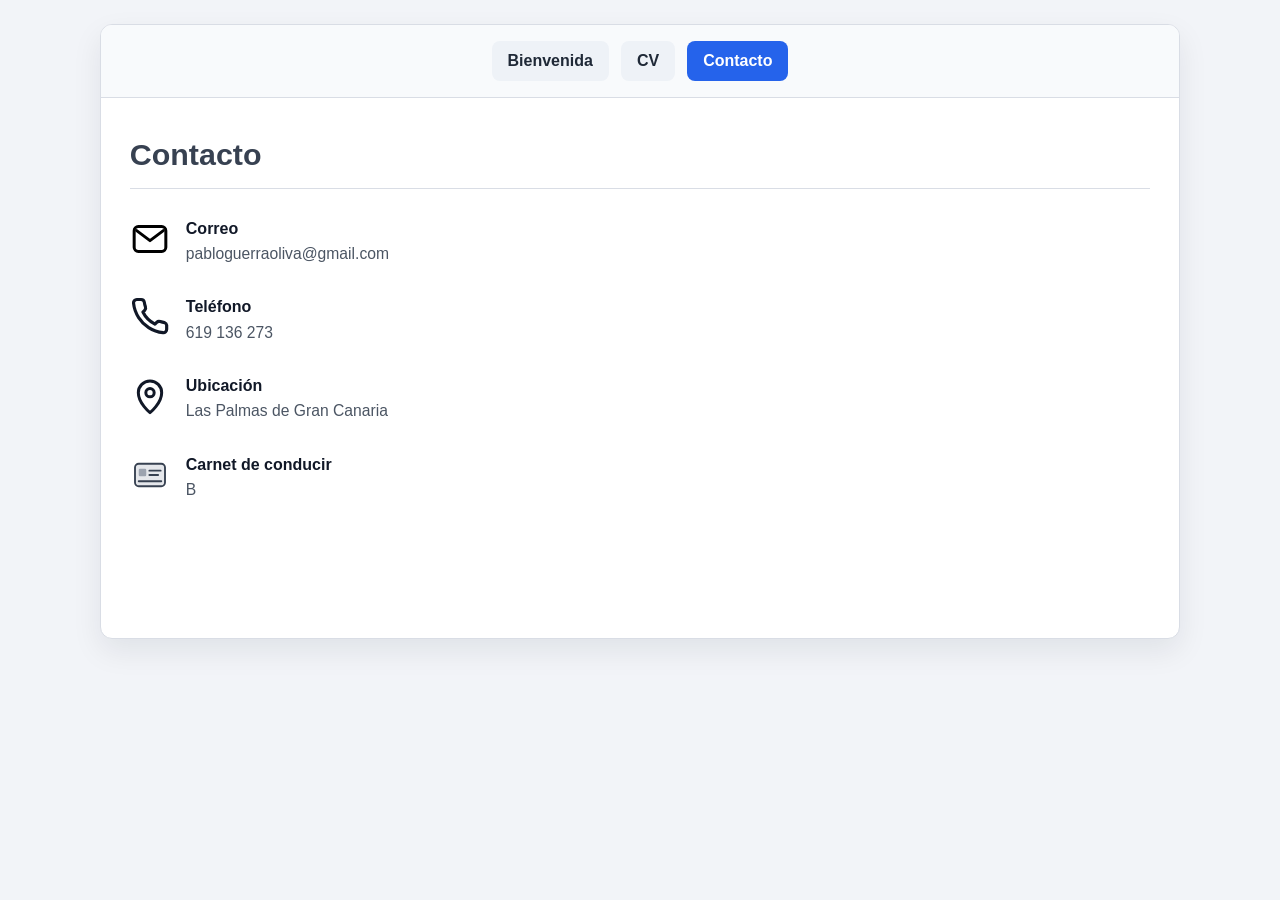
==== contacto.html @ c14d24f7 "Rediseña contacto en formato de lista profesional" ====
<!DOCTYPE html>
<html lang="es">
<head>
  <meta charset="UTF-8" />
  <meta name="viewport" content="width=device-width, initial-scale=1.0" />
  <title>Contacto · Pablo Guerra Oliva</title>
  <link rel="stylesheet" href="style.css" />
</head>
<body>
  <div class="container">
    <nav>
      <div class="nav-links">
        <a class="nav-btn" href="index.html">Bienvenida</a>
        <a class="nav-btn" href="cv.html">CV</a>
        <a class="nav-btn active" href="contacto.html">Contacto</a>
      </div>
    </nav>

    <section class="contact-wrapper">
      <div class="contact-content">
        <h1 class="section-title">Contacto</h1>
        <hr class="section-divider" />
        <div class="contact-list">
          <article class="contact-item">
            <img class="contact-icon" src="assets/icons/mail.svg" alt="Icono de correo" />
            <div class="contact-copy">
              <h3>Correo</h3>
              <p><a class="contact-link" href="mailto:pabloguerraoliva@gmail.com">pabloguerraoliva@gmail.com</a></p>
            </div>
          </article>
          <article class="contact-item">
            <img class="contact-icon" src="assets/icons/phone.svg" alt="Icono de teléfono" />
            <div class="contact-copy">
              <h3>Teléfono</h3>
              <p><a class="contact-link" href="tel:+34619136273">619 136 273</a></p>
            </div>
          </article>
          <article class="contact-item">
            <img class="contact-icon" src="assets/icons/location.svg" alt="Icono de ubicación" />
            <div class="contact-copy">
              <h3>Ubicación</h3>
              <p>Las Palmas de Gran Canaria</p>
            </div>
          </article>
          <article class="contact-item">
            <img class="contact-icon" src="assets/icons/license.svg" alt="Icono de carnet de conducir" />
            <div class="contact-copy">
              <h3>Carnet de conducir</h3>
              <p>B</p>
            </div>
          </article>
        </div>
      </div>
    </section>
  </div>
</body>
</html>
---- style.css ----
:root {
  --bg: #f2f4f8;
  --surface: #ffffff;
  --text: #1f2937;
  --muted: #6b7280;
  --title-dark: #374151;
  --line: #d9dde5;
  --accent: #2563eb;
  --accent-hover: #1d4ed8;
  --max-width: 1080px;
}

* { box-sizing: border-box; }

body {
  margin: 0;
  font-family: "Inter", "Segoe UI", Roboto, Arial, sans-serif;
  background: var(--bg);
  color: var(--text);
  line-height: 1.6;
}

.container {
  width: min(100% - 2rem, var(--max-width));
  margin: 1.5rem auto;
  background: var(--surface);
  border: 1px solid var(--line);
  border-radius: 12px;
  overflow: hidden;
  box-shadow: 0 12px 30px rgba(15, 23, 42, 0.08);
}

.container.welcome-card {
  width: min(100% - 2rem, 760px);
  margin-top: 6vh;
}

.welcome-page {
  min-height: 100vh;
  display: grid;
  place-items: center;
}

.welcome-page .container.welcome-card {
  margin: 0;
}

nav {
  border-bottom: 1px solid var(--line);
  padding: 1rem 1.5rem;
  display: flex;
  justify-content: center;
  align-items: center;
  gap: 1rem;
  background: #f8fafc;
}

.nav-links {
  display: flex;
  gap: 0.75rem;
  flex-wrap: wrap;
}

.nav-btn {
  text-decoration: none;
  color: var(--text);
  background: #eef2f7;
  padding: 0.45rem 1rem;
  border-radius: 8px;
  font-weight: 600;
  transition: all 0.2s ease;
}

.nav-btn:hover,
.nav-btn:focus-visible {
  background: #e2e8f0;
  outline: none;
}

.nav-btn.active {
  background: var(--accent);
  color: #fff;
}

.nav-btn.active:hover,
.nav-btn.active:focus-visible {
  background: var(--accent-hover);
}

section { padding: 2rem 1.8rem; }

.section-title {
  font-size: 1.9rem;
  color: var(--title-dark);
  margin: 0;
  font-weight: 700;
}

.section-divider {
  border: none;
  border-top: 1px solid var(--line);
  margin: 0.6rem 0 1.5rem;
  width: 100%;
}

.welcome-content {
  text-align: center;
  padding: 2.4rem;
}

.welcome-content .section-title {
  font-size: 2.4rem;
}

.cta-btn {
  display: inline-block;
  text-decoration: none;
  background: var(--accent);
  color: #fff;
  font-weight: 700;
  padding: 0.8rem 1.25rem;
  border-radius: 10px;
  margin-top: 0.8rem;
}

.cta-btn:hover,
.cta-btn:focus-visible {
  background: var(--accent-hover);
}

.intro-header {
  display: grid;
  grid-template-columns: 170px 1fr;
  gap: 1.4rem;
  align-items: center;
}

.profile-photo {
  width: 170px;
  height: 230px;
  border-radius: 8px;
  object-fit: cover;
  object-position: center 8%;
  display: block;
  border: 1px solid var(--line);
}

.tag {
  font-size: 0.78rem;
  text-transform: uppercase;
  letter-spacing: 0.08em;
  color: var(--muted);
  font-weight: 700;
  margin: 0 0 0.3rem;
}

.cv-list {
  display: grid;
  gap: 0;
}

.cv-row {
  display: grid;
  grid-template-columns: 120px minmax(0, 1fr) 180px;
  gap: 1rem;
  align-items: start;
  padding: 1rem 0;
  border-bottom: 1px solid var(--line);
}

.cv-row:last-child { border-bottom: none; }

.periodo {
  color: var(--muted);
  font-weight: 600;
  font-size: 0.95rem;
  white-space: nowrap;
}

.main-info strong {
  font-size: 1.08rem;
  color: #111827;
}

.main-info p {
  margin: 0.35rem 0 0;
  color: var(--muted);
}

.empresa {
  text-align: right;
  color: #4b5563;
  font-weight: 600;
  font-size: 0.95rem;
}

.contact-wrapper {
  display: block;
  min-height: 60vh;
}

.contact-content {
  width: 100%;
}

.contact-list {
  display: grid;
  gap: 1.25rem;
  width: 100%;
}

.contact-item {
  padding: 0.35rem 0;
  display: grid;
  grid-template-columns: 40px minmax(0, 1fr);
  align-items: start;
  column-gap: 1rem;
}

.contact-icon {
  width: 40px;
  height: 40px;
  object-fit: contain;
}

.contact-copy {
  display: grid;
  gap: 0.2rem;
}

.contact-item h3,
.contact-item p {
  margin: 0;
}

.contact-item h3 {
  color: #111827;
  font-size: 1rem;
  font-weight: 700;
  line-height: 1.2;
}

.contact-item p {
  color: #4b5563;
  font-size: 0.98rem;
}

.contact-link {
  color: inherit;
  text-decoration: none;
  font: inherit;
}

.contact-link:hover,
.contact-link:focus-visible {
  color: inherit;
  text-decoration: none;
}

@media (max-width: 860px) {
  .cv-row { grid-template-columns: 1fr; gap: 0.55rem; }
  .empresa { text-align: left; }
  .intro-header { grid-template-columns: 1fr; }
  .profile-photo { width: 140px; height: 190px; }
}
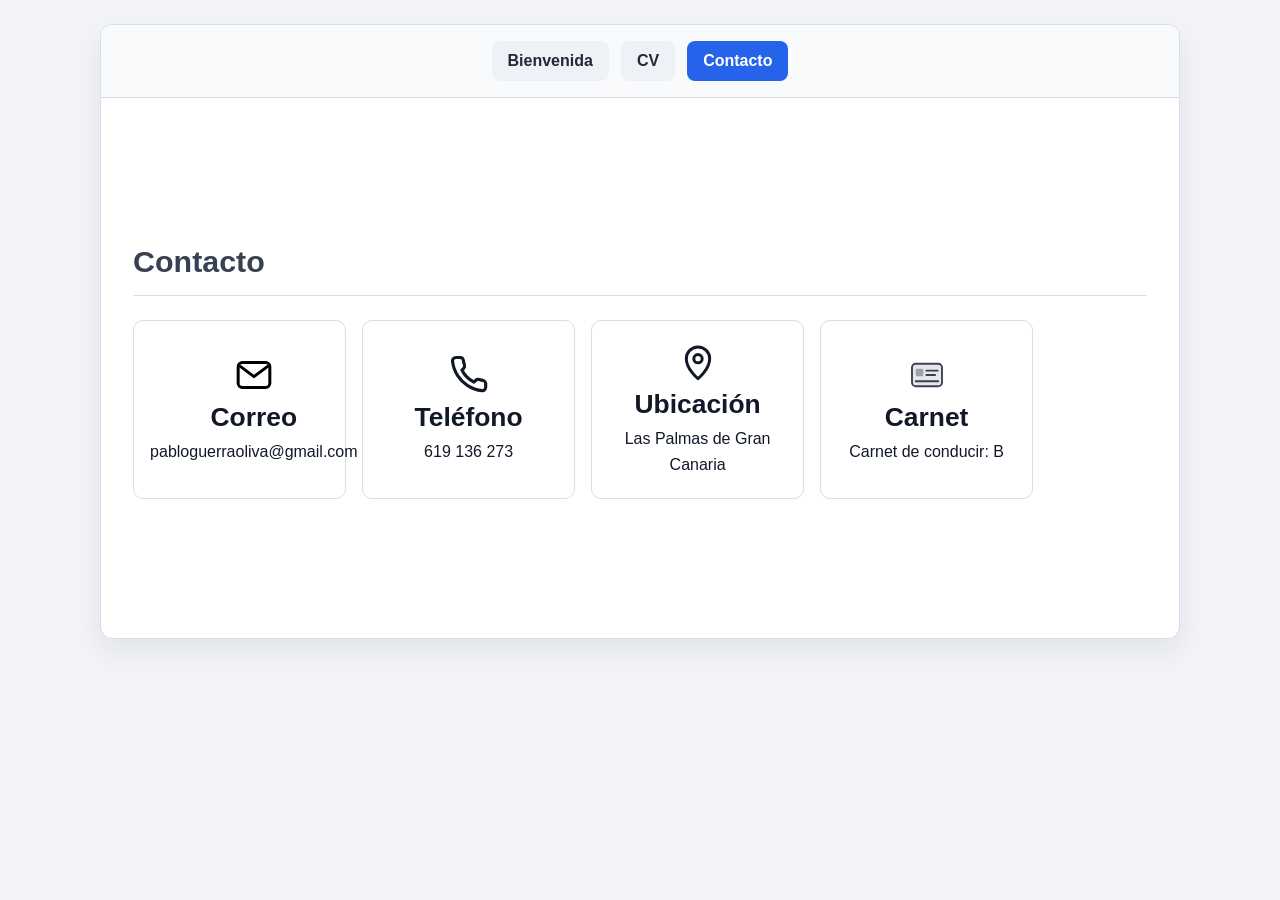
==== commit 5cda617b: "Revert "Rediseñar sección de contacto como lista profesional"" ====
--- a/contacto.html
+++ b/contacto.html
@@ -17,37 +17,29 @@
     </nav>
 
     <section class="contact-wrapper">
-      <div class="contact-content">
+      <div>
         <h1 class="section-title">Contacto</h1>
         <hr class="section-divider" />
-        <div class="contact-list">
+        <div class="contact-grid">
           <article class="contact-item">
             <img class="contact-icon" src="assets/icons/mail.svg" alt="Icono de correo" />
-            <div class="contact-copy">
-              <h3>Correo</h3>
-              <p><a class="contact-link" href="mailto:pabloguerraoliva@gmail.com">pabloguerraoliva@gmail.com</a></p>
-            </div>
+            <h3>Correo</h3>
+            <p><a class="contact-link" href="mailto:pabloguerraoliva@gmail.com">pabloguerraoliva@gmail.com</a></p>
           </article>
           <article class="contact-item">
             <img class="contact-icon" src="assets/icons/phone.svg" alt="Icono de teléfono" />
-            <div class="contact-copy">
-              <h3>Teléfono</h3>
-              <p><a class="contact-link" href="tel:+34619136273">619 136 273</a></p>
-            </div>
+            <h3>Teléfono</h3>
+            <p><a class="contact-link" href="tel:+34619136273">619 136 273</a></p>
           </article>
           <article class="contact-item">
             <img class="contact-icon" src="assets/icons/location.svg" alt="Icono de ubicación" />
-            <div class="contact-copy">
-              <h3>Ubicación</h3>
-              <p>Las Palmas de Gran Canaria</p>
-            </div>
+            <h3>Ubicación</h3>
+            <p>Las Palmas de Gran Canaria</p>
           </article>
           <article class="contact-item">
             <img class="contact-icon" src="assets/icons/license.svg" alt="Icono de carnet de conducir" />
-            <div class="contact-copy">
-              <h3>Carnet de conducir</h3>
-              <p>B</p>
-            </div>
+            <h3>Carnet</h3>
+            <p>Carnet de conducir: B</p>
           </article>
         </div>
       </div>
--- a/style.css
+++ b/style.css
@@ -195,26 +195,29 @@
 }
 
 .contact-wrapper {
-  display: block;
+  display: grid;
+  place-items: center;
   min-height: 60vh;
 }
 
-.contact-content {
-  width: 100%;
-}
-
-.contact-list {
-  display: grid;
-  gap: 1.25rem;
-  width: 100%;
+.contact-grid {
+  display: grid;
+  grid-template-columns: repeat(4, minmax(160px, 1fr));
+  gap: 1rem;
+  width: min(100%, 900px);
 }
 
 .contact-item {
-  padding: 0.35rem 0;
-  display: grid;
-  grid-template-columns: 40px minmax(0, 1fr);
-  align-items: start;
-  column-gap: 1rem;
+  border: 1px solid var(--line);
+  border-radius: 10px;
+  padding: 1.3rem 1rem;
+  background: #fff;
+  text-align: center;
+  display: grid;
+  justify-items: center;
+  align-content: center;
+  gap: 0.55rem;
+  min-height: 155px;
 }
 
 .contact-icon {
@@ -223,11 +226,6 @@
   object-fit: contain;
 }
 
-.contact-copy {
-  display: grid;
-  gap: 0.2rem;
-}
-
 .contact-item h3,
 .contact-item p {
   margin: 0;
@@ -235,14 +233,13 @@
 
 .contact-item h3 {
   color: #111827;
+  font-size: 1.65rem;
+  line-height: 1;
+}
+
+.contact-item p {
+  color: #111827;
   font-size: 1rem;
-  font-weight: 700;
-  line-height: 1.2;
-}
-
-.contact-item p {
-  color: #4b5563;
-  font-size: 0.98rem;
 }
 
 .contact-link {
@@ -262,4 +259,9 @@
   .empresa { text-align: left; }
   .intro-header { grid-template-columns: 1fr; }
   .profile-photo { width: 140px; height: 190px; }
-}
+  .contact-grid { grid-template-columns: repeat(2, minmax(160px, 1fr)); }
+}
+
+@media (max-width: 560px) {
+  .contact-grid { grid-template-columns: 1fr; }
+}
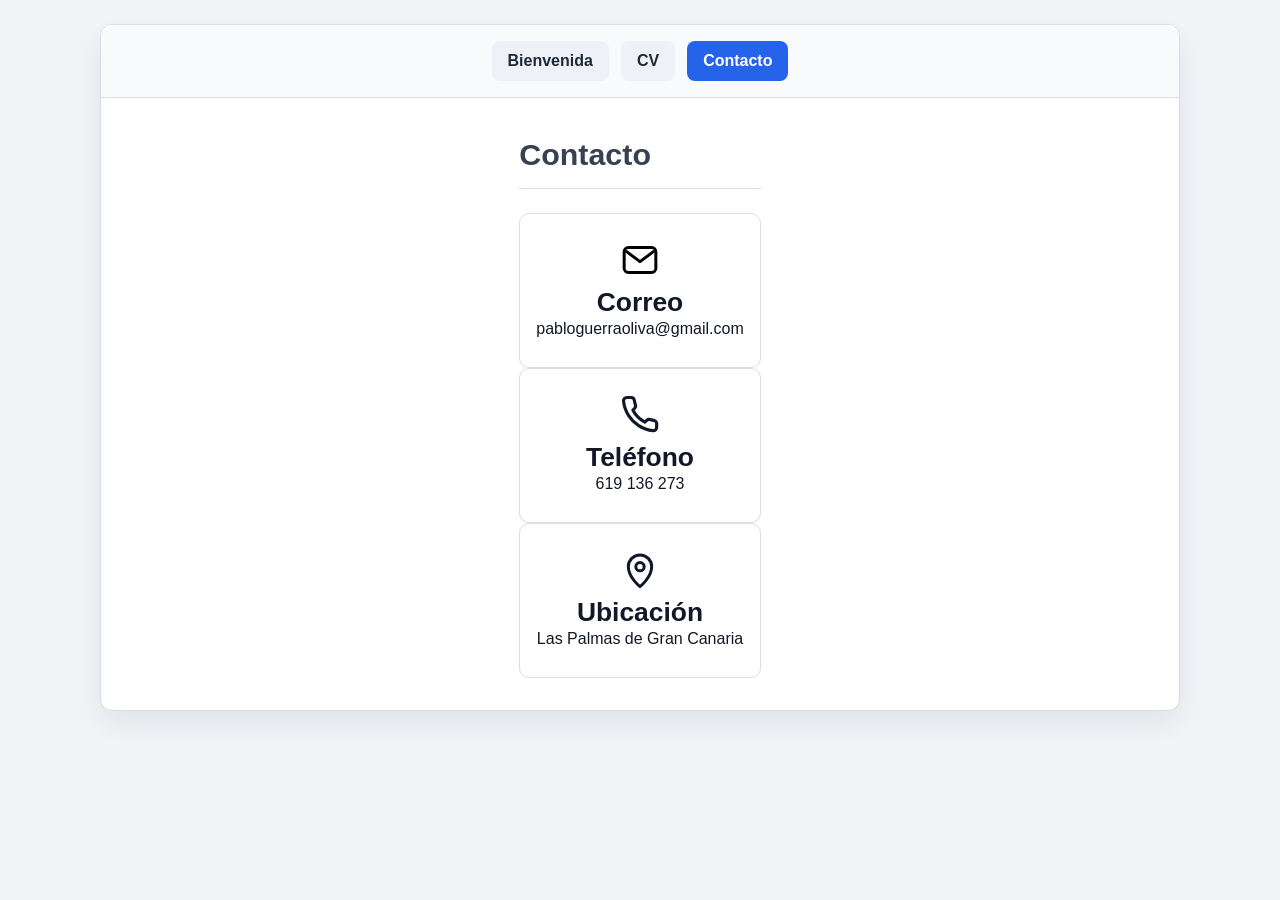
==== commit b7cc91be: "Actualiza contacto y añade carnet en experiencia" ====
--- a/contacto.html
+++ b/contacto.html
@@ -17,29 +17,30 @@
     </nav>
 
     <section class="contact-wrapper">
-      <div>
+      <div class="contact-content">
         <h1 class="section-title">Contacto</h1>
         <hr class="section-divider" />
-        <div class="contact-grid">
+        <div class="contact-list">
           <article class="contact-item">
             <img class="contact-icon" src="assets/icons/mail.svg" alt="Icono de correo" />
-            <h3>Correo</h3>
-            <p><a class="contact-link" href="mailto:pabloguerraoliva@gmail.com">pabloguerraoliva@gmail.com</a></p>
+            <div class="contact-copy">
+              <h3>Correo</h3>
+              <p><a class="contact-link" href="mailto:pabloguerraoliva@gmail.com">pabloguerraoliva@gmail.com</a></p>
+            </div>
           </article>
           <article class="contact-item">
             <img class="contact-icon" src="assets/icons/phone.svg" alt="Icono de teléfono" />
-            <h3>Teléfono</h3>
-            <p><a class="contact-link" href="tel:+34619136273">619 136 273</a></p>
+            <div class="contact-copy">
+              <h3>Teléfono</h3>
+              <p><a class="contact-link" href="tel:+34619136273">619 136 273</a></p>
+            </div>
           </article>
           <article class="contact-item">
             <img class="contact-icon" src="assets/icons/location.svg" alt="Icono de ubicación" />
-            <h3>Ubicación</h3>
-            <p>Las Palmas de Gran Canaria</p>
-          </article>
-          <article class="contact-item">
-            <img class="contact-icon" src="assets/icons/license.svg" alt="Icono de carnet de conducir" />
-            <h3>Carnet</h3>
-            <p>Carnet de conducir: B</p>
+            <div class="contact-copy">
+              <h3>Ubicación</h3>
+              <p>Las Palmas de Gran Canaria</p>
+            </div>
           </article>
         </div>
       </div>
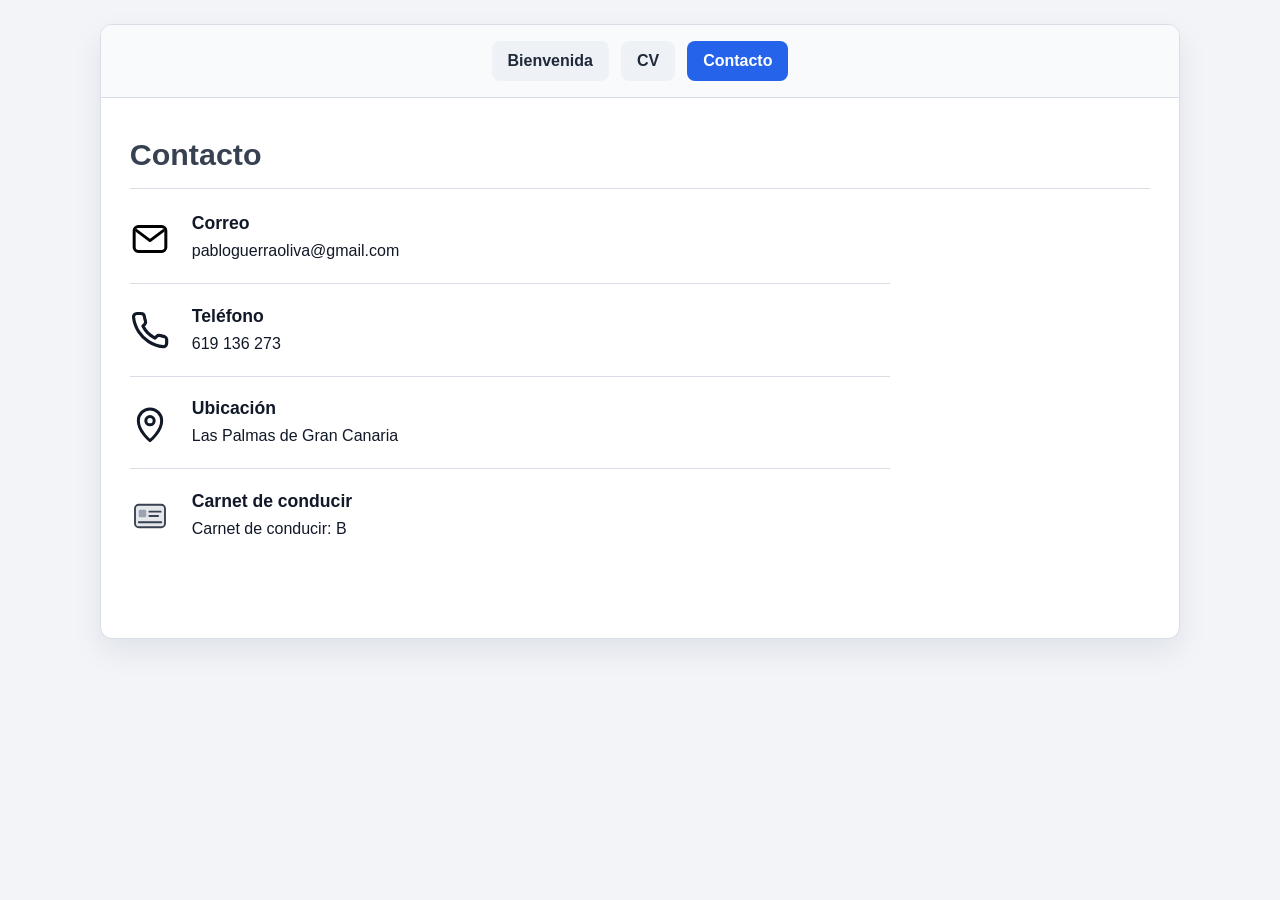
==== commit eb2b90e4: "Rediseña contacto en formato de lista profesional" ====
--- a/contacto.html
+++ b/contacto.html
@@ -17,29 +17,36 @@
     </nav>
 
     <section class="contact-wrapper">
-      <div class="contact-content">
+      <div>
         <h1 class="section-title">Contacto</h1>
         <hr class="section-divider" />
         <div class="contact-list">
-          <article class="contact-item">
+          <article class="contact-row">
             <img class="contact-icon" src="assets/icons/mail.svg" alt="Icono de correo" />
-            <div class="contact-copy">
+            <div class="contact-detail">
               <h3>Correo</h3>
               <p><a class="contact-link" href="mailto:pabloguerraoliva@gmail.com">pabloguerraoliva@gmail.com</a></p>
             </div>
           </article>
-          <article class="contact-item">
+          <article class="contact-row">
             <img class="contact-icon" src="assets/icons/phone.svg" alt="Icono de teléfono" />
-            <div class="contact-copy">
+            <div class="contact-detail">
               <h3>Teléfono</h3>
               <p><a class="contact-link" href="tel:+34619136273">619 136 273</a></p>
             </div>
           </article>
-          <article class="contact-item">
+          <article class="contact-row">
             <img class="contact-icon" src="assets/icons/location.svg" alt="Icono de ubicación" />
-            <div class="contact-copy">
+            <div class="contact-detail">
               <h3>Ubicación</h3>
               <p>Las Palmas de Gran Canaria</p>
+            </div>
+          </article>
+          <article class="contact-row">
+            <img class="contact-icon" src="assets/icons/license.svg" alt="Icono de carnet de conducir" />
+            <div class="contact-detail">
+              <h3>Carnet de conducir</h3>
+              <p>Carnet de conducir: B</p>
             </div>
           </article>
         </div>
--- a/style.css
+++ b/style.css
@@ -195,63 +195,63 @@
 }
 
 .contact-wrapper {
-  display: grid;
-  place-items: center;
   min-height: 60vh;
 }
 
-.contact-grid {
-  display: grid;
-  grid-template-columns: repeat(4, minmax(160px, 1fr));
+.contact-list {
+  display: grid;
+  gap: 1.35rem;
+  width: min(100%, 760px);
+}
+
+.contact-row {
+  display: grid;
+  grid-template-columns: 46px minmax(0, 1fr);
+  align-items: center;
   gap: 1rem;
-  width: min(100%, 900px);
-}
-
-.contact-item {
-  border: 1px solid var(--line);
-  border-radius: 10px;
-  padding: 1.3rem 1rem;
-  background: #fff;
-  text-align: center;
-  display: grid;
-  justify-items: center;
-  align-content: center;
-  gap: 0.55rem;
-  min-height: 155px;
+  padding-bottom: 1.2rem;
+  border-bottom: 1px solid var(--line);
+}
+
+.contact-row:last-child {
+  border-bottom: none;
+  padding-bottom: 0;
+}
+
+.contact-detail h3,
+.contact-detail p {
+  margin: 0;
+}
+
+.contact-detail h3 {
+  color: #111827;
+  font-size: 1.1rem;
+  line-height: 1.2;
+  font-weight: 700;
+}
+
+.contact-detail p {
+  margin-top: 0.25rem;
+  color: #111827;
+  font-size: 1rem;
+}
+
+.contact-link {
+  color: inherit;
+  text-decoration: none;
+  font: inherit;
+}
+
+.contact-link:hover,
+.contact-link:focus-visible {
+  color: inherit;
+  text-decoration: underline;
 }
 
 .contact-icon {
   width: 40px;
   height: 40px;
   object-fit: contain;
-}
-
-.contact-item h3,
-.contact-item p {
-  margin: 0;
-}
-
-.contact-item h3 {
-  color: #111827;
-  font-size: 1.65rem;
-  line-height: 1;
-}
-
-.contact-item p {
-  color: #111827;
-  font-size: 1rem;
-}
-
-.contact-link {
-  color: inherit;
-  text-decoration: none;
-  font: inherit;
-}
-
-.contact-link:hover,
-.contact-link:focus-visible {
-  color: inherit;
-  text-decoration: none;
 }
 
 @media (max-width: 860px) {
@@ -259,9 +259,17 @@
   .empresa { text-align: left; }
   .intro-header { grid-template-columns: 1fr; }
   .profile-photo { width: 140px; height: 190px; }
-  .contact-grid { grid-template-columns: repeat(2, minmax(160px, 1fr)); }
 }
 
 @media (max-width: 560px) {
-  .contact-grid { grid-template-columns: 1fr; }
-}
+  .contact-row {
+    grid-template-columns: 1fr;
+    gap: 0.65rem;
+    align-items: start;
+  }
+
+  .contact-icon {
+    width: 34px;
+    height: 34px;
+  }
+}
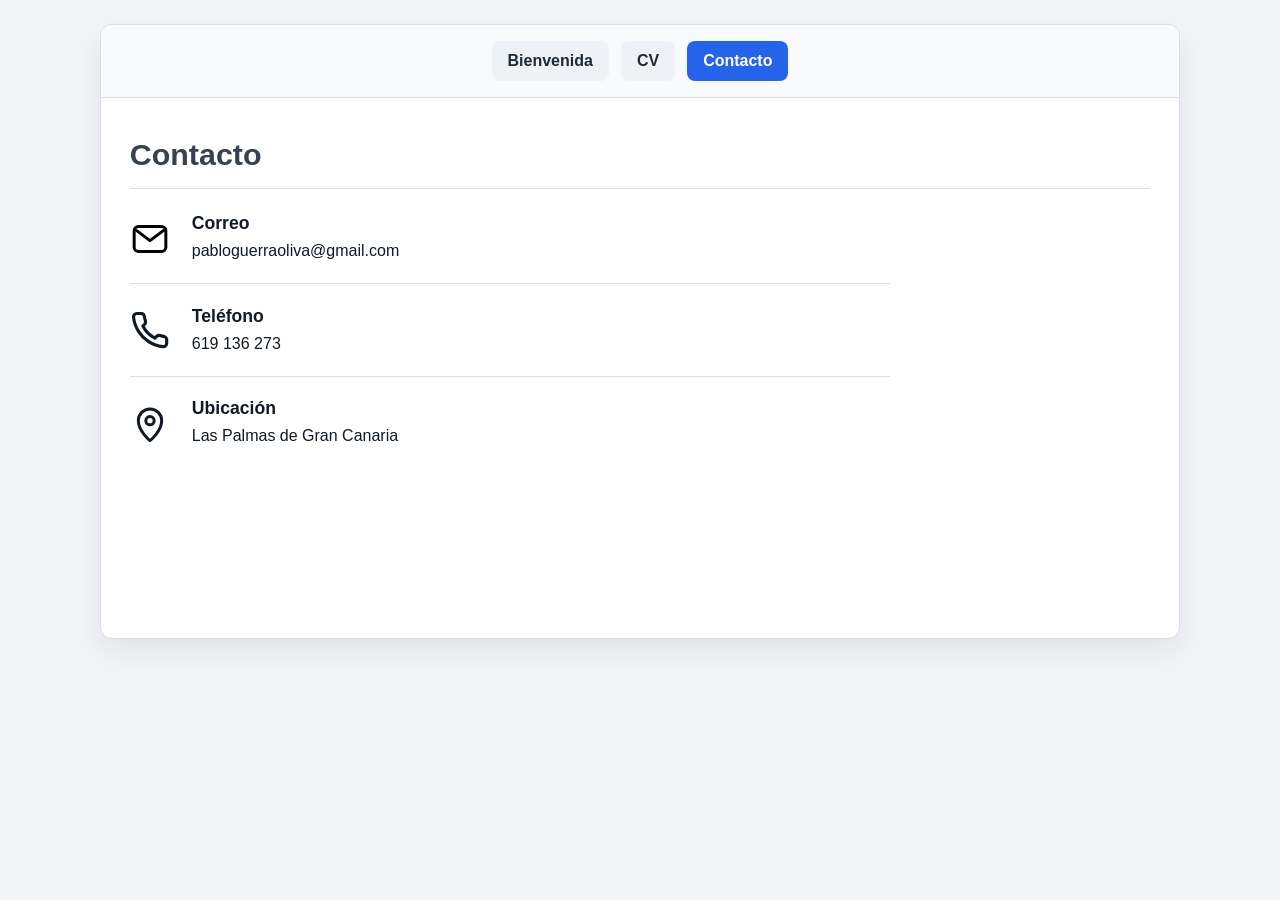
==== commit adcffe3b: "Actualizar contacto y añadir carnet en experiencia" ====
--- a/contacto.html
+++ b/contacto.html
@@ -42,13 +42,6 @@
               <p>Las Palmas de Gran Canaria</p>
             </div>
           </article>
-          <article class="contact-row">
-            <img class="contact-icon" src="assets/icons/license.svg" alt="Icono de carnet de conducir" />
-            <div class="contact-detail">
-              <h3>Carnet de conducir</h3>
-              <p>Carnet de conducir: B</p>
-            </div>
-          </article>
         </div>
       </div>
     </section>
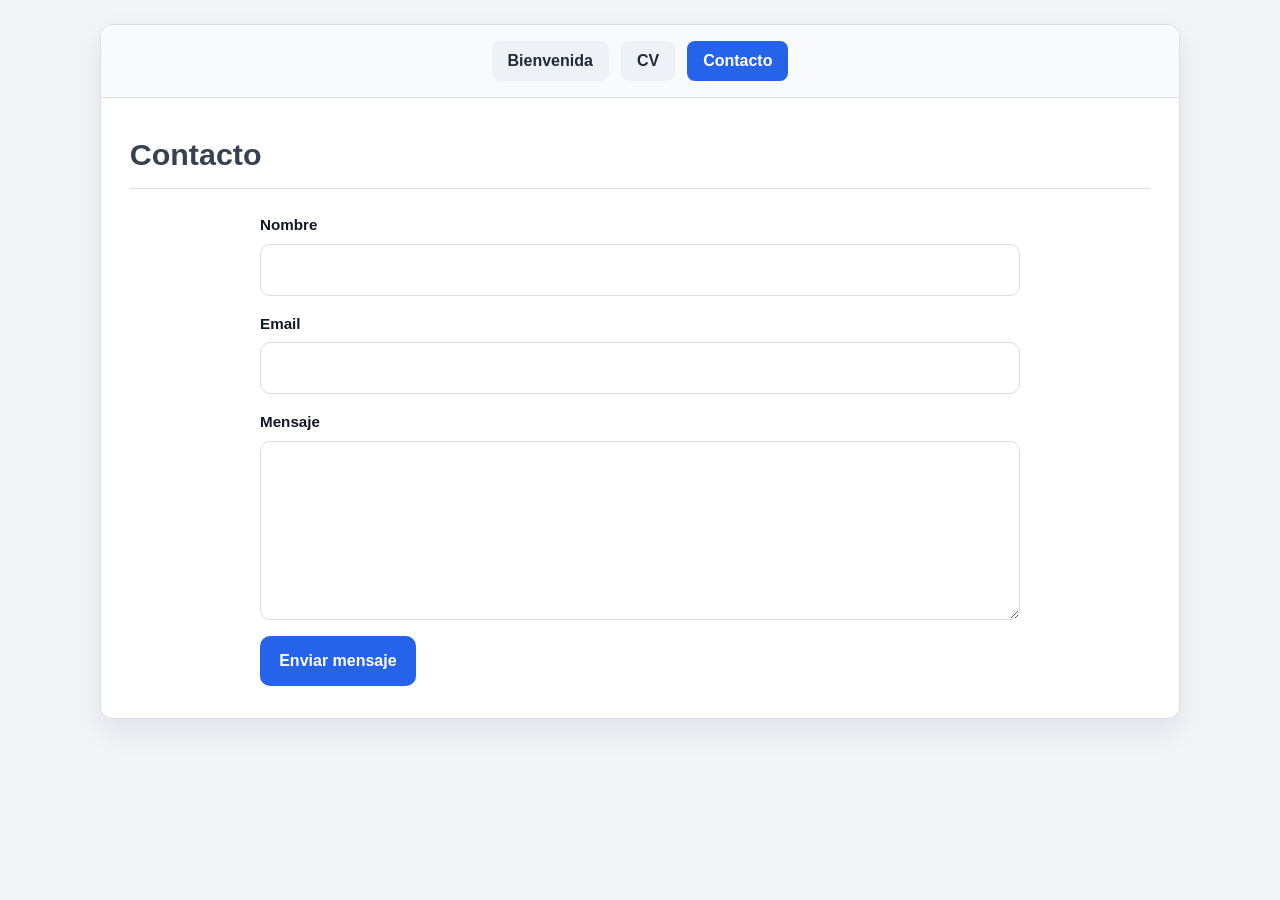
==== commit fc180ad3: "Reemplaza datos de contacto por formulario privado" ====
--- a/contacto.html
+++ b/contacto.html
@@ -20,29 +20,27 @@
       <div>
         <h1 class="section-title">Contacto</h1>
         <hr class="section-divider" />
-        <div class="contact-list">
-          <article class="contact-row">
-            <img class="contact-icon" src="assets/icons/mail.svg" alt="Icono de correo" />
-            <div class="contact-detail">
-              <h3>Correo</h3>
-              <p><a class="contact-link" href="mailto:pabloguerraoliva@gmail.com">pabloguerraoliva@gmail.com</a></p>
-            </div>
-          </article>
-          <article class="contact-row">
-            <img class="contact-icon" src="assets/icons/phone.svg" alt="Icono de teléfono" />
-            <div class="contact-detail">
-              <h3>Teléfono</h3>
-              <p><a class="contact-link" href="tel:+34619136273">619 136 273</a></p>
-            </div>
-          </article>
-          <article class="contact-row">
-            <img class="contact-icon" src="assets/icons/location.svg" alt="Icono de ubicación" />
-            <div class="contact-detail">
-              <h3>Ubicación</h3>
-              <p>Las Palmas de Gran Canaria</p>
-            </div>
-          </article>
-        </div>
+        <form class="contact-form" action="https://formsubmit.co/pabloguerraoliva@gmail.com" method="POST">
+          <input type="hidden" name="_next" value="https://pabloguerraoliva.github.io/index.html" />
+          <input type="hidden" name="_captcha" value="false" />
+
+          <label class="form-field" for="nombre">
+            <span>Nombre</span>
+            <input id="nombre" name="name" type="text" autocomplete="name" required />
+          </label>
+
+          <label class="form-field" for="email">
+            <span>Email</span>
+            <input id="email" name="email" type="email" autocomplete="email" required />
+          </label>
+
+          <label class="form-field" for="mensaje">
+            <span>Mensaje</span>
+            <textarea id="mensaje" name="message" rows="6" required></textarea>
+          </label>
+
+          <button class="form-submit" type="submit">Enviar mensaje</button>
+        </form>
       </div>
     </section>
   </div>
--- a/style.css
+++ b/style.css
@@ -198,6 +198,64 @@
   min-height: 60vh;
 }
 
+.contact-form {
+  width: min(100%, 760px);
+  margin: 0 auto;
+  display: grid;
+  gap: 1rem;
+}
+
+.form-field {
+  display: grid;
+  gap: 0.4rem;
+  color: #111827;
+  font-weight: 600;
+}
+
+.form-field span {
+  font-size: 0.95rem;
+}
+
+.form-field input,
+.form-field textarea {
+  width: 100%;
+  border: 1px solid var(--line);
+  border-radius: 10px;
+  padding: 0.75rem 0.85rem;
+  font: inherit;
+  color: var(--text);
+  background: #fff;
+}
+
+.form-field textarea {
+  resize: vertical;
+  min-height: 140px;
+}
+
+.form-field input:focus-visible,
+.form-field textarea:focus-visible {
+  outline: 2px solid rgba(37, 99, 235, 0.22);
+  border-color: var(--accent);
+}
+
+.form-submit {
+  justify-self: start;
+  border: none;
+  border-radius: 10px;
+  padding: 0.75rem 1.2rem;
+  font: inherit;
+  font-weight: 700;
+  color: #fff;
+  background: var(--accent);
+  cursor: pointer;
+  transition: background 0.2s ease;
+}
+
+.form-submit:hover,
+.form-submit:focus-visible {
+  background: var(--accent-hover);
+}
+
 .contact-list {
   display: grid;
   gap: 1.35rem;
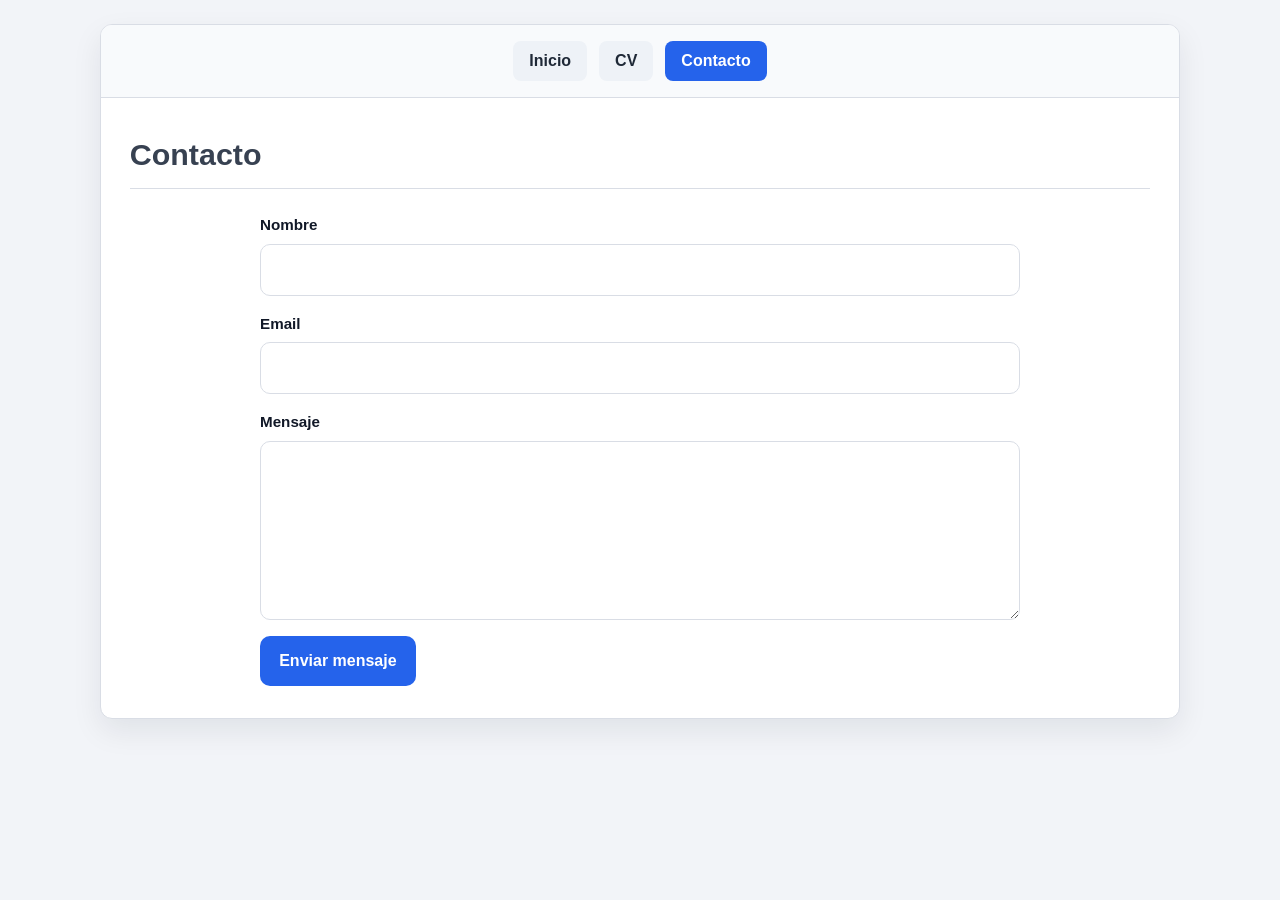
==== commit 7f23c1ab: "Actualizar navegación principal con etiqueta Inicio" ====
--- a/contacto.html
+++ b/contacto.html
@@ -10,7 +10,7 @@
   <div class="container">
     <nav>
       <div class="nav-links">
-        <a class="nav-btn" href="index.html">Bienvenida</a>
+        <a class="nav-btn" href="index.html">Inicio</a>
         <a class="nav-btn" href="cv.html">CV</a>
         <a class="nav-btn active" href="contacto.html">Contacto</a>
       </div>
@@ -20,7 +20,7 @@
       <div>
         <h1 class="section-title">Contacto</h1>
         <hr class="section-divider" />
-        <form class="contact-form" action="https://formsubmit.co/pabloguerraoliva@gmail.com" method="POST">
+        <form class="contact-form" action="https://formspree.io/f/xnjwkrnw" method="POST">
           <input type="hidden" name="_next" value="https://pabloguerraoliva.github.io/index.html" />
           <input type="hidden" name="_captcha" value="false" />
 
